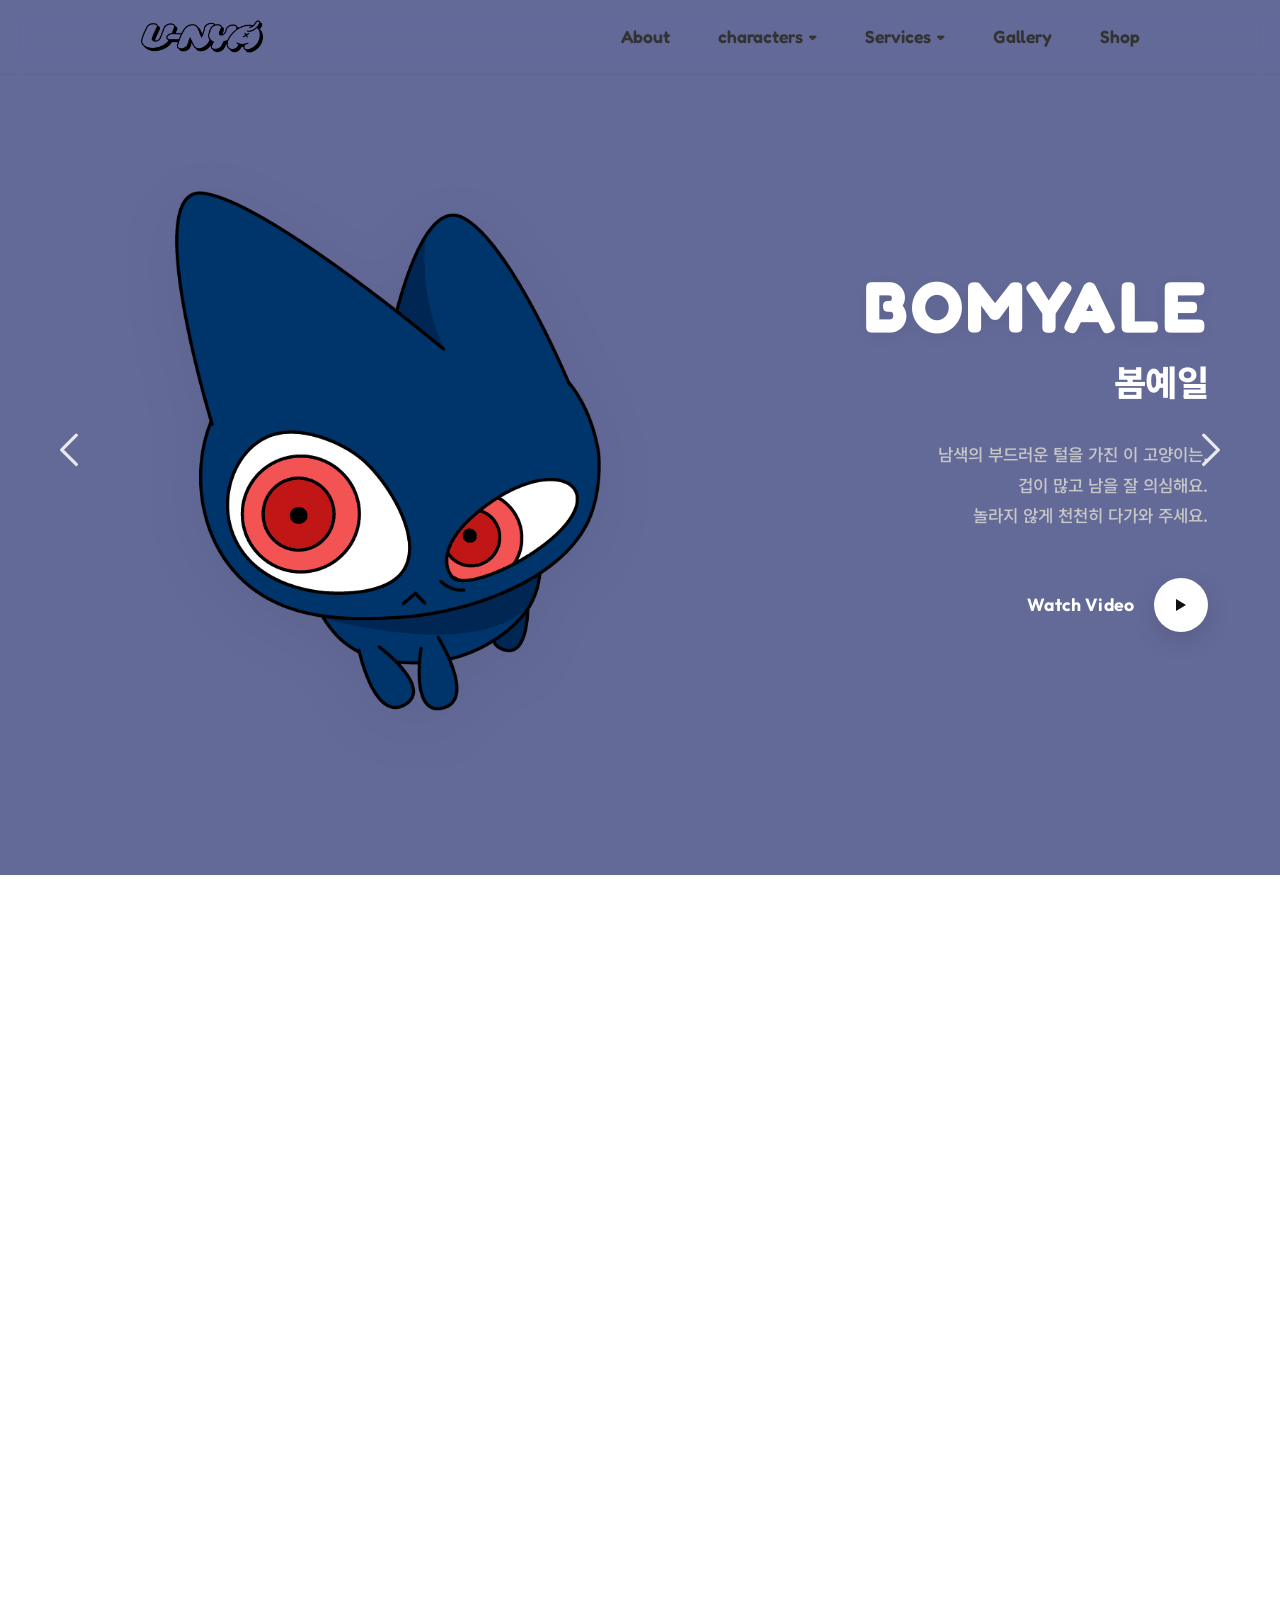
==== char2.html @ bdf84e25 "Add files via upload" ====
<!DOCTYPE html>
<html lang="ko">

<head>
  <meta charset="UTF-8">
  <meta name="viewport" content="width=device-width, initial-scale=1.0">
  <title>봄예일 (BOMYALE) | U-NYA</title>
  <link rel="preconnect" href="https://fonts.googleapis.com">
  <link rel="preconnect" href="https://fonts.gstatic.com" crossorigin>
  <link
    href="https://fonts.googleapis.com/css2?family=Fredoka:wght@400;600;700;800;900&family=Noto+Sans+KR:wght@400;600;700;800&family=Outfit:wght@500;700;800;900&display=swap"
    rel="stylesheet">
  <link rel="stylesheet" href="style.css">
  <style>
    body,
    .wrap {
      background-color: #646a98 !important;
    }

    .site-header {
      background-color: transparent !important;
    }

    /* 캐릭터 상세 히어로 섹션 */
    .char-detail-hero {
      width: 100%;
      max-width: 1200px;
      margin: 0 auto;
      min-height: calc(100vh - 100px);
      display: flex;
      align-items: center;
      justify-content: space-between;
      padding: 2rem 2rem 5rem 2rem;
      position: relative;
    }

    .char-detail-left-arrow {
      position: absolute;
      left: 1rem;
      top: 50%;
      transform: translateY(-50%);
      color: #ffffff;
      text-decoration: none;
      opacity: 0.85;
      transition: opacity 0.2s ease, transform 0.2s ease;
      z-index: 10;
      padding: 1rem;
      display: flex;
      align-items: center;
    }

    .char-detail-left-arrow:hover {
      opacity: 1;
      transform: translateY(-50%) scale(1.15);
    }

    .char-detail-content {
      width: 100%;
      display: flex;
      align-items: center;
      justify-content: space-between;
      gap: 4rem;
      padding-left: 3rem;
    }

    .char-main-img-wrap {
      flex: 1.1;
      display: flex;
      justify-content: center;
      align-items: center;
    }

    .char-main-img {
      max-width: 100%;
      max-height: 520px;
      height: auto;
      object-fit: contain;
      filter: drop-shadow(0 15px 30px rgba(0, 0, 0, 0.06));
    }

    .char-info-text {
      flex: 1;
      display: flex;
      flex-direction: column;
      align-items: flex-end;
      text-align: right;
    }

    /* 캐릭터 영어 이름 전용 새 클래스 */
    .char-english-title {
      font-family: 'Fredoka', 'Outfit', sans-serif;
      font-size: 4.5rem;
      font-weight: 900;
      color: #ffffff;
      text-transform: uppercase;
      letter-spacing: 0.04em;
      line-height: 1;
      margin-bottom: 0.8rem;
      text-shadow: 0 4px 15px rgba(0, 0, 0, 0.05);
    }

    .char-info-text h2 {
      font-size: 2.2rem;
      font-weight: 800;
      color: #ffffff;
      margin-bottom: 2rem;
      letter-spacing: -0.02em;
    }

    .char-desc {
      font-size: 1.05rem;
      line-height: 1.8;
      color: #c7c7c7;
      font-weight: 500;
      margin-bottom: 3rem;
      word-break: keep-all;
    }

    .watch-video-wrap {
      display: flex;
      align-items: center;
      gap: 1.2rem;
    }

    .watch-video-text {
      font-family: 'Outfit', 'Fredoka', sans-serif;
      font-size: 1.1rem;
      font-weight: 700;
      color: #ffffff;
      letter-spacing: 0.02em;
    }

    .btn-play-circle {
      width: 54px;
      height: 54px;
      border-radius: 50%;
      background-color: #ffffff;
      display: flex;
      align-items: center;
      justify-content: center;
      box-shadow: 0 8px 25px rgba(0, 0, 0, 0.12);
      text-decoration: none;
      transition: transform 0.25s ease, box-shadow 0.25s ease;
    }

    .btn-play-circle:hover {
      transform: scale(1.1);
      box-shadow: 0 12px 30px rgba(0, 0, 0, 0.2);
    }

    @media (max-width: 992px) {
      .char-detail-content {
        flex-direction: column;
        padding-left: 0;
        text-align: center;
      }

      .char-info-text {
        align-items: center;
        text-align: center;
      }

      .char-english-title {
        font-size: 3.2rem;
      }
    }
  </style>

  <style>
    /* ── 사이드 캐릭터 네비게이션 화살표 ── */
    .char-nav-arrow {
      position: fixed;
      top: 50%;
      transform: translateY(-50%);
      z-index: 999;
      color: rgba(255, 255, 255, 0.85);
      text-decoration: none;
      padding: 1.2rem 0.8rem;
      display: flex;
      align-items: center;
      transition: color 0.2s ease, transform 0.2s ease;

    }

    .char-nav-arrow:hover {
      color: #ffffff;
      transform: translateY(-50%) scale(1.12);
    }

    .char-nav-arrow.prev {
      left: 2.8rem;
    }

    .char-nav-arrow.next {
      right: 2.8rem;
    }
  </style>
  <style>
    /* ── 네비 바 색상 전환 ── */
    .site-header .nav-link,
    .site-header .arrow-down {
      transition: color 0.35s ease;
    }

    .site-header.nav-on-dark .nav-link,
    .site-header.nav-on-dark .arrow-down {
      color: #ffffff !important;
    }
  </style>
</head>

<body>
  <!-- 루트 wrap 유지 -->
  <div class="wrap" id="wrap">
    <!-- 네비게이션 바 (메인 페이지와 동일한 구조) -->
    <header class="site-header">
      <div class="header-container">
        <a href="index.html" class="logo">
          <img src="unya-logo-bomyale.png" alt="U-NYA"
            onerror="this.outerHTML='<span class=\'logo-text\'>U-NYA</span><span class=\'logo-sparkle\'>✨</span>'">
        </a>
        <nav class="nav-menu">
          <a href="index.html#about" class="nav-link">About</a>
          <a href="index.html#characters" class="nav-link">characters <span class="arrow-down">▾</span></a>
          <a href="index.html#goods" class="nav-link">Services <span class="arrow-down">▾</span></a>
          <a href="index.html#gallery" class="nav-link">Gallery</a>
          <a href="index.html#goods" class="nav-link">Shop</a>
        </nav>
      </div>
    </header>

    <main class="char-detail-hero">
      <!-- 좌측 이전 목록 돌아가기 화살표 -->

      <div class="char-detail-content">
        <!-- 고양이 캐릭터 이미지 (neborung_main.png 사용) -->
        <div class="char-main-img-wrap">
          <img src="bomyale-hover.png" alt="봄예일" class="char-main-img" onerror="this.src='Image_coming_soon.png'">
        </div>

        <!-- 캐릭터 설명 텍스트 -->
        <div class="char-info-text">
          <!-- 캐릭터 영어 이름 전용 새 클래스 (.char-english-title) -->
          <h1 class="char-english-title">BOMYALE</h1>
          <h2>봄예일</h2>
          <p class="char-desc">
            남색의 부드러운 털을 가진 이 고양이는.<br>겁이 많고 남을 잘 의심해요.<br>놀라지 않게 천천히 다가와 주세요.
          </p>

          <!-- Watch Video 버튼 -->
          <div class="watch-video-wrap">
            <span class="watch-video-text">Watch Video</span>
            <a href="index.html#video" class="btn-play-circle" aria-label="Watch Video">
              <svg width="14" height="16" viewBox="0 0 14 16" fill="none" xmlns="http://www.w3.org/2000/svg">
                <path d="M12 8L2 14V2L12 8Z" fill="#111111" />
              </svg>
            </a>
          </div>
        </div>
      </div>
    </main>

    <!-- 흰 배경 영역 (턴어라운드 이미지) -->
    <section
      style="background-color: #ffffff; width: 100%; display: flex; justify-content: center; align-items: center; margin: 0; padding: 0;">
      <img src="bomyale_turnaround.png" alt="봄예일 턴어라운드" style="width: 100%; height: auto; display: block;">
    </section>

    <!-- 회색 배경 영역 (액션 이미지) -->
    <section
      style="background-color: #e5e5e5; width: 100%; display: flex; justify-content: center; align-items: center; margin: 0; padding: 0;">
      <img src="bomyale_actions.png" alt="봄예일 액션" style="width: 100%; height: auto; display: block;">
    </section>

    <!-- CARTOONS Section (검은 배경 / 흰 텍스트) -->
    <section class="char-cartoons-section">
      <!-- 섹션 제목 (index.html의 뉴스 패널과 동일한 char-header 구조 활용) -->
      <div class="char-header char-header--dark">
        <p class="sub-title sub-title--dark">INCLUDING CONTENTS</p>
        <h2 class="section-h2--dark">CARTOONS</h2>
      </div>

      <!-- 카드 그리드 (news-grid 구조 재사용, 3열) -->
      <div class="news-grid char-cartoons-grid">

        <!-- Card 1 -->
        <a href="#" class="char-cartoon-card" aria-label="네가 답장이 없으면 불안해져">
          <div class="char-cartoon-img-wrap">
            <img src="cartoon-bomyale-1.png" alt="네가 답장이 없으면 불안해져" onerror="this.src='Image_coming_soon.png'">
          </div>
          <h3>네가 답장이 없으면 불안해져</h3>
          <p class="news-date news-date--dark">2026/06/03</p>
        </a>

        <!-- Card 2 -->
        <a href="#" class="char-cartoon-card" aria-label="이간질보룽">
          <div class="char-cartoon-img-wrap">
            <img src="cartoon-bomyale-2.png" alt="이간질보룽" onerror="this.src='Image_coming_soon.png'">
          </div>
          <h3>이간질보룽</h3>
          <p class="news-date news-date--dark">2026/06/03</p>
        </a>

        <!-- Card 3 -->
        <a href="#" class="char-cartoon-card" aria-label="지금 날 속인 거니?">
          <div class="char-cartoon-img-wrap">
            <img src="cartoon-bomyale-3.png" alt="지금 날 속인 거니?" onerror="this.src='Image_coming_soon.png'">
          </div>
          <h3>지금 날 속인 거니?</h3>
          <p class="news-date news-date--dark">2026/06/03</p>
        </a>

      </div>

      <!-- SEE MORE 버튼 -->
      <div style="text-align: center; margin-top: 4.5rem;">
        <a href="#" class="char-btn char-btn--dark" aria-label="만화 더 보기">SEE MORE</a>
      </div>
    </section>

    <!-- ANIMATIONS Section (흰 배경 / 검은 텍스트 / 9:16 세로형 이미지) -->
    <section class="char-animations-section">
      <!-- 섹션 제목: char-header + sub-title + h2 구조 그대로 활용 -->
      <div class="char-header">
        <p class="sub-title">INCLUDING CONTENTS</p>
        <h2>ANIMATIONS</h2>
      </div>

      <!-- 카드 그리드: news-grid(3열) 재사용 -->
      <div class="news-grid char-animations-grid">

        <!-- Card 1 -->
        <a href="https://www.youtube.com/shorts/RcNa-NF8bqg" target="_blank" class="char-anim-card"
          aria-label="MOSHI MOSHI??">
          <div class="bg-card">
            <img src="anim-bomyale-1.png" alt="MOSHI MOSHI??" onerror="this.src='video_coming_soon.png'">
          </div>
          <h3>MOSHI MOSHI?? ≥^•ω•^≤</h3>
          <p class="news-date">2026/06/03</p>
        </a>

        <!-- Card 2 -->
        <a href="#" class="char-anim-card" aria-label="내가 없는 곳에서 즐겁지 마!">
          <div class="bg-card">
            <img src="anim-bomyale-2.png" alt="내가 없는 곳에서 즐겁지 마!" onerror="this.src='video_coming_soon.png'">
          </div>
          <h3>BACKROOM WALKING</h3>
          <p class="news-date">2026/06/03</p>
        </a>

        <!-- Card 3 -->
        <a href="#" class="char-anim-card" aria-label="너랑 걔랑 이미 아는 사이라고?">
          <div class="bg-card">
            <img src="anim-bomyale-3.png" alt="너랑 걔랑 이미 아는 사이라고?" onerror="this.src='video_coming_soon.png'">
          </div>
          <h3>send this to someone you want to play minecraft with...</h3>
          <p class="news-date">2026/06/03</p>
        </a>

      </div>

      <!-- SEE MORE 버튼 -->
      <div style="text-align: center; margin-top: 4.5rem;">
        <a href="#" class="char-btn" aria-label="애니메이션 더 보기">SEE MORE</a>
      </div>
    </section>
  </div>

  <!-- Footer (index.html과 동일 구조, 배경색만 #ffd1dc) -->
  <footer class="credits-section" style="background-color: #646a98;">
    <!-- 좌측 상단 고양이 스티커 -->
    <img src="catsticker-5.png" alt="catsticker-5" class="sticker credits-sticker-top-left"
      onerror="this.src='catsticker-4.png'">

    <div class="credits-container">
      <div class="credits-grid">
        <!-- Col 1: Brand Info & Logo -->
        <div class="credits-col col-brand">
          <div class="footer-logo">
            <img src="unya-logo-bomyale.png" alt="U-NYA" onerror="this.src='logo.png'">
          </div>
          <p class="brand-desc">Lovely cats that comfort<br>your sadness by your side</p>
        </div>

        <!-- Col 2: Useful links -->
        <div class="credits-col">
          <h4>Useful links</h4>
          <ul>
            <li>About us</li>
            <li>Events</li>
            <li>Blogs</li>
            <li>FAQ</li>
          </ul>
        </div>

        <!-- Col 3: Main Menu -->
        <div class="credits-col">
          <h4>Main Menu</h4>
          <ul>
            <li>Home</li>
            <li>Offers</li>
            <li>Menus</li>
            <li>Reservation</li>
          </ul>
        </div>

        <!-- Col 4: Contact Us -->
        <div class="credits-col">
          <h4>Contact Us</h4>
          <ul>
            <li>example@email.com</li>
            <li>+64 958 248 966</li>
            <li>Social media</li>
          </ul>
        </div>
      </div>

      <!-- Bottom Row (Socials, Copyright, Contact Pill) -->
      <div class="credits-bottom">
        <div class="social-icons">
          <span class="social-icon fb">
            <svg width="18" height="18" fill="currentColor" viewBox="0 0 24 24">
              <path
                d="M24 12.073c0-6.627-5.373-12-12-12s-12 5.373-12 12c0 5.99 4.388 10.954 10.125 11.854v-8.385H7.078v-3.47h3.047V9.43c0-3.007 1.792-4.669 4.533-4.669 1.312 0 2.686.235 2.686.235v2.953H15.83c-1.491 0-1.956.925-1.956 1.874v2.25h3.328l-.532 3.47h-2.796v8.385C20.612 23.027 24 18.062 24 12.073z" />
            </svg>
          </span>
          <span class="social-icon ig">
            <svg width="18" height="18" fill="currentColor" viewBox="0 0 24 24">
              <path
                d="M12 2.163c3.204 0 3.584.012 4.85.07 3.252.148 4.771 1.691 4.919 4.919.058 1.265.069 1.645.069 4.849 0 3.205-.012 3.584-.069 4.849-.149 3.225-1.664 4.771-4.919 4.919-1.266.058-1.644.07-4.85.07-3.204 0-3.584-.012-4.849-.07-3.26-.149-4.771-1.699-4.919-4.92-.058-1.265-.07-1.644-.07-4.849 0-3.204.013-3.583.07-4.849.149-3.227 1.664-4.771 4.919-4.919 1.266-.057 1.645-.069 4.849-.069zm0-2.163c-3.259 0-3.667.014-4.947.072-4.358.2-6.78 2.618-6.98 6.98-.059 1.281-.073 1.689-.073 4.948 0 3.259.014 3.668.072 4.948.2 4.358 2.618 6.78 6.98 6.98 1.281.058 1.689.072 4.948.072 3.259 0 3.668-.014 4.948-.072 4.354-.2 6.782-2.618 6.979-6.98.059-1.28.073-1.689.073-4.948 0-3.259-.014-3.667-.072-4.947-.196-4.354-2.617-6.78-6.979-6.98-1.281-.059-1.69-.073-4.949-.073zm0 5.838c-3.403 0-6.162 2.759-6.162 6.162s2.759 6.163 6.162 6.163 6.162-2.759 6.162-6.163c0-3.403-2.759-6.162-6.162-6.162zm0 10.162c-2.209 0-4-1.79-4-4 0-2.209 1.791-4 4-4s4 1.791 4 4c0 2.21-1.791 4-4 4zm6.406-11.845c-.796 0-1.441.645-1.441 1.44s.645 1.44 1.441 1.44c.795 0 1.439-.645 1.439-1.44s-.644-1.44-1.439-1.44z" />
            </svg>
          </span>
          <span class="social-icon tw">
            <svg width="18" height="18" fill="currentColor" viewBox="0 0 24 24">
              <path
                d="M23.953 4.57a10 10 0 01-2.825.775 4.958 4.958 0 002.163-2.723c-.951.555-2.005.959-3.127 1.184a4.92 4.92 0 00-8.384 4.482C7.69 8.095 4.067 6.13 1.64 3.162a4.822 4.822 0 00-.666 2.475c0 1.71.87 3.213 2.188 4.096a4.904 4.904 0 01-2.228-.616v.06a4.923 4.923 0 003.946 4.827 4.996 4.996 0 01-2.212.085 4.936 4.936 0 004.604 3.417 9.867 9.867 0 01-6.102 2.105c-.39 0-.779-.023-1.17-.067a13.995 13.995 0 007.557 2.209c9.053 0 13.998-7.496 13.998-13.985 0-.21 0-.42-.015-.63A9.936 9.936 0 0024 4.59z" />
            </svg>
          </span>
          <span class="social-icon yt">
            <svg width="18" height="18" fill="currentColor" viewBox="0 0 24 24">
              <path
                d="M23.498 6.186a3.016 3.016 0 0 0-2.122-2.136C19.505 3.545 12 3.545 12 3.545s-7.505 0-9.377.505A3.017 3.017 0 0 0 .502 6.186C0 8.07 0 12 0 12s0 3.93.502 5.814a3.016 3.016 0 0 0 2.122 2.136c1.871.505 9.376.505 9.376.505s7.505 0 9.377-.505a3.015 3.015 0 0 0 2.122-2.136C24 15.93 24 12 24 12s0-3.93-.502-5.814zM9.545 15.568V8.432L15.818 12l-6.273 3.568z" />
            </svg>
          </span>
        </div>

        <p class="copyright-text">Copyright © 2026 Jeong Sewon | All rights reserved</p>

        <button type="button" class="btn-contact-pill">
          <svg width="16" height="16" fill="currentColor" viewBox="0 0 24 24">
            <path
              d="M6.62 10.79a15.053 15.053 0 006.59 6.59l2.2-2.2a1 1 0 011.11-.21c1.12.45 2.33.69 3.48.69a1 1 0 011 1v3.5a1 1 0 01-1 1C10.61 22 2 13.39 2 3a1 1 0 011-1H6.5a1 1 0 011 1c0 1.15.24 2.36.69 3.48a1 1 0 01-.21 1.11l-2.2 2.2z" />
          </svg>
          Contact
        </button>
      </div>
    </div>
  </footer>

  <style>
    /* ── CARTOONS Section ── */
    .char-cartoons-section {
      width: 100%;
      background-color: #111111;
      padding: 10rem 2rem 14rem 2rem;
      position: relative;
    }

    /* 제목 다크 모드 override */
    .char-header--dark .sub-title--dark {
      color: #ff6b8b;
    }

    .section-h2--dark {
      font-family: var(--font-family-base);
      font-size: 2.8rem;
      font-weight: 800;
      color: #ffffff !important;
      letter-spacing: -0.02em;
    }

    /* 카드 그리드 */
    .char-cartoons-grid {
      max-width: 1000px;
      margin: 0 auto;
    }

    /* 개별 카드 (링크) */
    .char-cartoon-card {
      display: flex;
      flex-direction: column;
      align-items: flex-start;
      text-decoration: none;
      color: inherit;
    }

    /* 이미지 래퍼 — 정사각형 1:1 비율 */
    .char-cartoon-img-wrap {
      width: 100%;
      aspect-ratio: 1 / 1;
      border-radius: 18px;
      overflow: hidden;
      margin-bottom: 1rem;
      background-color: #222222;
      box-shadow: 0 4px 15px rgba(0, 0, 0, 0.3);
    }

    .char-cartoon-img-wrap img {
      width: 100%;
      height: 100%;
      object-fit: cover;
      display: block;
      transition: transform 0.35s ease;
    }

    .char-cartoon-card:hover .char-cartoon-img-wrap img {
      transform: scale(1.04);
    }

    /* 제목 — 흰색 */
    .char-cartoon-card h3 {
      font-size: 1.1rem;
      font-weight: 800;
      color: #ffffff;
      line-height: 1.45;
      margin-bottom: 0.5rem;
      word-break: keep-all;
    }

    /* 날짜 — 회색 */
    .news-date--dark {
      color: #777777 !important;
    }

    /* SEE MORE 버튼 다크 variant */
    .char-btn--dark {
      display: inline-block;
      padding: 0.95rem 3.5rem;
      background-color: #ffffff;
      color: #111111;
      font-family: 'Outfit', 'Fredoka', sans-serif;
      font-size: 0.95rem;
      font-weight: 700;
      letter-spacing: 0.08em;
      text-decoration: none;
      border-radius: 9999px;
      border: none;
      cursor: pointer;
      transition: background-color 0.25s ease, transform 0.2s ease;
    }

    .char-btn--dark:hover {
      background-color: #e0e0e0;
      transform: translateY(-2px);
    }
  </style>

  <style>
    /* ── ANIMATIONS Section ── */
    .char-animations-section {
      width: 100%;
      background-color: #ffffff;
      padding: 10rem 2rem 14rem 2rem;
      position: relative;
    }

    .char-animations-grid {
      max-width: 1000px;
      margin: 0 auto;
    }

    .char-anim-card {
      display: flex;
      flex-direction: column;
      align-items: flex-start;
      text-decoration: none;
      color: inherit;
    }

    /* bg-card 클래스 그대로 사용, 그리드 내에서 폭·마진·그림자만 오버라이드 */
    .char-anim-card .bg-card {
      width: 100%;
      flex: none;
      margin-bottom: 1rem;
      box-shadow: 0px 6px 0 #181924;
    }

    .char-anim-card h3 {
      font-size: 1.1rem;
      font-weight: 800;
      color: #111111;
      line-height: 1.45;
      margin-bottom: 0.5rem;
      word-break: keep-all;
    }

    /* Footer 다크 테마 오버라이드 */
    .credits-section h4 {
      color: #ffffff !important;
    }

    .credits-section .brand-desc,
    .credits-section ul li,
    .credits-section .copyright-text,
    .credits-section .btn-contact-pill {
      color: #d8d8d8 !important;
    }

    .credits-section .btn-contact-pill {
      border-color: #d8d8d8 !important;
    }

    .credits-section .btn-contact-pill:hover {
      background-color: rgba(255, 255, 255, 0.1) !important;
    }
  </style>

  <!-- 사이드 캐릭터 네비게이션 화살표 (wrap 외부, fixed) -->
  <a href="char1.html" class="char-nav-arrow prev" aria-label="이전 캐릭터">
    <svg width="22" height="38" viewBox="0 0 24 40" fill="none" xmlns="http://www.w3.org/2000/svg">
      <path d="M20 4L4 20L20 36" stroke="currentColor" stroke-width="3.5" stroke-linecap="round"
        stroke-linejoin="round" />
    </svg>
  </a>
  <a href="char3.html" class="char-nav-arrow next" aria-label="다음 캐릭터">
    <svg width="22" height="38" viewBox="0 0 24 40" fill="none" xmlns="http://www.w3.org/2000/svg">
      <path d="M4 4L20 20L4 36" stroke="currentColor" stroke-width="3.5" stroke-linecap="round"
        stroke-linejoin="round" />
    </svg>
  </a>

  <script>
    (function () {
      var header = document.querySelector('.site-header');
      if (!header) return;

      var darkSections = document.querySelectorAll('.char-cartoons-section');
      if (!darkSections.length) return;

      function getHeaderHeight() {
        return header.getBoundingClientRect().height || 80;
      }

      function makeObserver() {
        var hh = getHeaderHeight();
        return new IntersectionObserver(function (entries) {
          var anyIntersecting = false;
          entries.forEach(function (e) {
            if (e.isIntersecting) anyIntersecting = true;
          });
          if (anyIntersecting) {
            header.classList.add('nav-on-dark');
          } else {
            header.classList.remove('nav-on-dark');
          }
        }, {
          /* 헤더 높이만큼 위쪽에서, 나머지 viewport는 제외 */
          rootMargin: '0px 0px -' + (window.innerHeight - hh - 1) + 'px 0px',
          threshold: 0
        });
      }

      var obs = makeObserver();
      darkSections.forEach(function (s) { obs.observe(s); });
    })();
  </script>

</body>

</html>
---- style.css ----
/* ==========================================================================
   U-NYA Official Website Stylesheet
   ========================================================================== */

/* 1. Global Reset & Variables */
:root {
  --primary-purple: #6B52ED;
  --primary-purple-hover: #543BD4;
  --text-dark: #2B2D42;
  --text-muted: #6C757D;
  --bg-color: #FFFFFF;
  --wrap-bg: #FFFFFF;
  --accent-pink: #FF6B8B;
  --accent-blue: #89CFF0;
  --border-color: #E2E8F0;
  --font-family-playful: 'Fredoka', 'Outfit', sans-serif;
  --font-family-base: 'Noto Sans KR', -apple-system, BlinkMacSystemFont, sans-serif;
  --transition-smooth: all 0.3s cubic-bezier(0.4, 0, 0.2, 1);
}

* {
  box-sizing: border-box;
  margin: 0;
  padding: 0;
}

html,
body {
  width: 100%;
  height: 100%;
  background-color: #FFFFFF;
  color: var(--text-dark);
  font-family: var(--font-family-base);
  font-size: 16px;
  line-height: 1.5;
  overflow-x: hidden;
  -webkit-font-smoothing: antialiased;
  scroll-behavior: smooth;
}

/* 2. Wrap Container */
.wrap {
  width: 100%;
  min-height: 100vh;
  margin: 0 auto;
  background-color: #FFFFFF;
  box-shadow: none;
  display: flex;
  flex-direction: column;
  justify-content: space-between;
  position: relative;
}

/* 3. Header / Bar Navigation */
.site-header {
  width: 100%;
  height: 75px;
  padding: 0 4rem;
  background: rgba(255, 255, 255, 0.95);
  backdrop-filter: blur(10px);
  position: sticky;
  top: 0;
  z-index: 1000;
  display: flex;
  align-items: center;
  border-bottom: 1px solid rgba(0, 0, 0, 0.03);
}

.header-container {
  width: 100%;
  max-width: 1000px;
  margin: 0 auto;
  display: flex;
  justify-content: space-between;
  align-items: center;
}

/* U-NYA Graffiti Bubbly Logo */
.logo {
  text-decoration: none;
  display: flex;
  align-items: center;
  gap: 0.4rem;
  user-select: none;
}

.logo img {
  height: 33px;
  width: auto;
  object-fit: contain;
}

.logo-text {
  font-family: 'Fredoka', 'Outfit', sans-serif;
  font-size: 2.5rem;
  font-weight: 800;
  letter-spacing: 0.05em;
  color: #89CFF0;
  -webkit-text-stroke: 3px #111;
  text-shadow:
    3px 3px 0px #111,
    -1px -1px 0 #111,
    1px -1px 0 #111,
    -1px 1px 0 #111,
    1px 1px 0 #111;
  transform: rotate(-2deg);
  transition: var(--transition-smooth);
}

.logo:hover .logo-text {
  transform: rotate(0deg) scale(1.05);
  color: #6B52ED;
}

.logo-sparkle {
  font-size: 1.4rem;
  animation: sparkleRotate 3s infinite linear;
}

@keyframes sparkleRotate {
  0% {
    transform: rotate(0deg) scale(1);
  }

  50% {
    transform: rotate(180deg) scale(1.2);
  }

  100% {
    transform: rotate(360deg) scale(1);
  }
}

/* Navigation Links */
.nav-menu {
  display: flex;
  align-items: center;
  gap: 3rem;
}

.nav-link {
  text-decoration: none;
  font-family: var(--font-family-playful);
  font-size: 1.1rem;
  font-weight: 600;
  color: #333333;
  transition: var(--transition-smooth);
  position: relative;
  padding: 0.5rem 0;
  display: flex;
  align-items: center;
  gap: 0.3rem;
}

.nav-link.active {
  color: var(--primary-purple);
  font-weight: 700;
}

.nav-link.active::after {
  content: '';
  position: absolute;
  bottom: 0;
  left: 0;
  width: 100%;
  height: 3px;
  background-color: var(--primary-purple);
  border-radius: 2px;
}

.nav-link:hover {
  color: var(--primary-purple);
  transform: translateY(-1px);
}

.arrow {
  font-size: 0.8rem;
  font-weight: 700;
  transition: transform 0.3s ease;
  display: inline-block;
  color: var(--primary-purple);
}

/* Dropdown Menu Styling */
.nav-item-dropdown {
  position: relative;
}

.nav-item-dropdown:hover .dropdown-menu {
  opacity: 1;
  visibility: visible;
  transform: translateY(0);
}

.nav-item-dropdown:hover .arrow {
  transform: rotate(180deg);
}

.dropdown-menu {
  position: absolute;
  top: 100%;
  left: 50%;
  transform: translateX(-50%) translateY(10px);
  background: #FFFFFF;
  border-radius: 16px;
  box-shadow: 0 10px 30px rgba(0, 0, 0, 0.08);
  padding: 0.8rem 0;
  min-width: 170px;
  opacity: 0;
  visibility: hidden;
  transition: var(--transition-smooth);
  border: 1px solid rgba(0, 0, 0, 0.05);
  z-index: 100;
}

.dropdown-menu a {
  display: block;
  padding: 0.6rem 1.2rem;
  text-decoration: none;
  font-size: 0.95rem;
  font-weight: 500;
  color: var(--text-dark);
  transition: background 0.2s ease;
}

.dropdown-menu a:hover {
  background-color: #F3F0FF;
  color: var(--primary-purple);
}

/* 4. Main Stage Section */
.main-content {
  flex: 1;
  display: flex;
  align-items: center;
  justify-content: center;
  padding: 1rem 2rem 3rem 2rem;
  position: relative;
  overflow: hidden;
}

.cats-stage-container {
  width: 100%;
  max-width: 1100px;
  height: 680px;
  position: relative;
  margin: 0 auto;
}

/* Background Soft Glow */
.bg-halo {
  position: absolute;
  top: 50%;
  left: 50%;
  transform: translate(-50%, -50%);
  width: 600px;
  height: 500px;
  background: radial-gradient(circle, rgba(137, 207, 240, 0.12) 0%, rgba(107, 82, 237, 0.04) 50%, rgba(255, 255, 255, 0) 75%);
  border-radius: 50%;
  pointer-events: none;
  z-index: 1;
}

/* 5. Cat Items Positioning & Styling */
.cat-item {
  position: absolute;
  cursor: pointer;
  user-select: none;

  /* Initial State before entrance */
  opacity: 0;
  transform: translateY(140px) scale(0.85);
  transition: transform 0.85s cubic-bezier(0.34, 1.56, 0.64, 1), opacity 0.75s ease;
  visibility: hidden;
}

.cat-img {
  width: 100%;
  height: auto;
  display: block;
  pointer-events: none;
  filter: drop-shadow(0 8px 16px rgba(0, 0, 0, 0.06));
  transition: filter 0.3s ease, transform 0.3s ease;
}

/* Entrance Appeared State */
.cat-item.appeared {
  visibility: visible;
  opacity: 1;
  transform: translateY(0) scale(1);
}

/* Continuous Floating Animation (둥둥 떠있는 애니메이션) */
.cat-item.floating {
  animation-name: floatAnim;
  animation-iteration-count: infinite;
  animation-direction: alternate;
  animation-timing-function: ease-in-out;
}

@keyframes floatAnim {
  0% {
    transform: translateY(0px) rotate(0deg);
  }

  50% {
    transform: translateY(-16px) rotate(2.5deg);
  }

  100% {
    transform: translateY(6px) rotate(-1.5deg);
  }
}

/* Precise Positions for 12 Cats (Matching attached layout) */
/* 1. cat1: Orange Butterfly Cat (Top Left) */
.cat-1 {
  top: 12%;
  left: 20%;
  width: 130px;
  z-index: 5;
  animation-duration: 3.8s;
  animation-delay: -0.2s;
}

/* 2. cat2: Black Arching Cat (Mid Left) */
.cat-2 {
  top: 38%;
  left: 14%;
  width: 95px;
  z-index: 5;
  animation-duration: 4.2s;
  animation-delay: -1.1s;
}

/* 3. cat3: Crown Royal Blue Cat (Bottom Left) */
.cat-3 {
  top: 56%;
  left: 15%;
  width: 155px;
  z-index: 6;
  animation-duration: 3.9s;
  animation-delay: -1.7s;
}

/* 4. cat4: Striped White Kitten (Bottom Center-Left) */
.cat-4 {
  top: 69%;
  left: 37%;
  width: 95px;
  z-index: 7;
  animation-duration: 3.5s;
  animation-delay: -0.6s;
}

/* 5. cat5: Grey Cat Turquoise Eye (Bottom Center-Right) */
.cat-5 {
  top: 72%;
  left: 50%;
  width: 100px;
  z-index: 7;
  animation-duration: 4.4s;
  animation-delay: -2.3s;
}

/* 6. cat6: Fluffy Rainbow Eyes Cat (Bottom Right) */
.cat-6 {
  top: 56%;
  left: 65%;
  width: 140px;
  z-index: 6;
  animation-duration: 3.7s;
  animation-delay: -1.3s;
}

/* 7. cat7: Robot Visor Cat (Mid Right) */
.cat-7 {
  top: 46%;
  left: 77%;
  width: 85px;
  z-index: 5;
  animation-duration: 4.1s;
  animation-delay: -0.8s;
}

/* 8. cat8: Light Blue Walking Cat (Mid-Upper Right) */
.cat-8 {
  top: 27%;
  left: 72%;
  width: 125px;
  z-index: 5;
  animation-duration: 4.3s;
  animation-delay: -1.9s;
}

/* 9. cat9: Third Eye Purple Cat (Top Right) */
.cat-9 {
  top: 17%;
  left: 63%;
  width: 80px;
  z-index: 4;
  animation-duration: 3.6s;
  animation-delay: -2.5s;
}

/* 10. cat10: Trio Crying Orange Cats (Top Center) */
.cat-10 {
  top: 13%;
  left: 44%;
  width: 145px;
  z-index: 4;
  animation-duration: 4.0s;
  animation-delay: -1.0s;
}

/* 11. cat11: Center Big Light-Blue Cat (Main Left) */
.cat-11 {
  top: 23%;
  left: 30%;
  width: 230px;
  z-index: 10;
  animation-duration: 4.8s;
  animation-delay: -0.4s;
}

/* 12. cat12: Center Big Navy Cat (Main Right) */
.cat-12 {
  top: 36%;
  left: 49%;
  width: 215px;
  z-index: 11;
  animation-duration: 4.6s;
  animation-delay: -1.6s;
}

/* Hover & Interactive State for Cats */
.cat-item:hover {
  z-index: 99 !important;
}

.cat-item:hover .cat-img {
  transform: scale(1.12) translateY(-4px);
  filter: drop-shadow(0 15px 25px rgba(107, 82, 237, 0.3));
}

/* Cat Click Pop Reaction */
.cat-item.pop-react .cat-img {
  animation: popBounce 0.5s ease;
}

@keyframes popBounce {
  0% {
    transform: scale(1);
  }

  40% {
    transform: scale(1.25) rotate(-6deg);
  }

  70% {
    transform: scale(0.95) rotate(4deg);
  }

  100% {
    transform: scale(1);
  }
}

/* 7. Responsive Styles */
@media (max-width: 992px) {
  .site-header {
    padding: 0 2rem;
  }

  .cats-stage-container {
    height: 550px;
  }

  .cat-11 {
    width: 180px;
  }

  .cat-12 {
    width: 170px;
  }
}

@media (max-width: 768px) {
  .site-header {
    padding: 0 1.5rem;
    height: 75px;
  }

  .logo-text {
    font-size: 2rem;
  }

  .nav-menu {
    gap: 1.5rem;
  }

  .cats-stage-container {
    height: 480px;
  }
}

/* 6. About Section (Scroll Section) */
.about-section {
  width: 100%;
  max-width: 1200px;
  margin: 0 auto;
  padding: 8rem 3rem 10rem 3rem;
  display: flex;
  align-items: center;
  justify-content: space-between;
  gap: 3rem;
}

.about-text {
  flex: 1;
  max-width: 520px;
}

.about-text h2 {
  font-family: var(--font-family-base);
  font-size: 2.5rem;
  font-weight: 800;
  line-height: 1.35;
  color: #111111;
  margin-bottom: 2rem;
  letter-spacing: -0.02em;
}

.about-text h2 .highlight {
  color: #1612e8;
}

.about-text h2 .highlight span {
  color: #0d0f78;
}

.about-text p {
  font-size: 1.05rem;
  line-height: 1.75;
  color: #4a4e69;
  font-weight: 500;
  margin-bottom: 1.5rem;
  word-break: keep-all;
}

.char-btn {
  display: inline-block;
  margin-top: 1rem;
  padding: 0.95rem 2.5rem;
  background-color: #1612e8;
  color: #ffffff;
  font-family: 'Fredoka', 'Outfit', sans-serif;
  font-size: 1.05rem;
  font-weight: 700;
  letter-spacing: 0.05em;
  text-decoration: none;
  border-radius: 50px;
  box-shadow: 0 10px 25px rgba(22, 18, 232, 0.35);
  transition: transform 0.25s ease, box-shadow 0.25s ease;
}

.char-btn:hover {
  transform: translateY(-2px);
  box-shadow: 0 14px 30px rgba(22, 18, 232, 0.45);
}

.about-media {
  flex: 1;
  display: flex;
  justify-content: center;
  align-items: center;
  min-height: 350px;
}

.about-media img {
  max-width: 100%;
  height: auto;
  display: block;
}

@media (max-width: 992px) {
  .about-section {
    flex-direction: column;
    text-align: center;
    padding: 5rem 1.5rem 7rem 1.5rem;
  }

  .about-text h2 {
    font-size: 2rem;
  }
}

/* 7. Video Section */
.video-section {
  width: 100%;
  max-width: 1000px;
  margin: 0 auto;
  padding: 8rem 2rem 15rem 2rem;
  display: flex;
  justify-content: center;
  align-items: center;
}

.video-container {
  width: 100%;
  max-width: 860px;
  aspect-ratio: 16 / 9;
  border-radius: 20px;
  overflow: hidden;
  box-shadow: 0 15px 35px rgba(0, 0, 0, 0.12);
  background: #000000;
}

.video-container iframe {
  width: 100%;
  height: 100%;
  border: none;
  display: block;
}

/* 8. Characters Section */
.char-section {
  width: 100%;
  background-color: #f2f4f8;
  padding: 10rem 2rem 14rem 2rem;
  position: relative;
}

.char-header {
  text-align: center;
  margin-bottom: 3.5rem;
}

.char-header .sub-title {
  font-family: 'Fredoka', 'Outfit', sans-serif;
  font-size: 0.85rem;
  font-weight: 700;
  color: #ff6b8b;
  letter-spacing: 0.14em;
  text-transform: uppercase;
  margin-bottom: 0.4rem;
}

.char-header h2 {
  font-family: var(--font-family-base);
  font-size: 2.8rem;
  font-weight: 800;
  color: #111111;
  letter-spacing: -0.02em;
}

.char-grid {
  width: 100%;
  max-width: 1000px;
  margin: 0 auto;
  display: grid;
  grid-template-columns: repeat(4, 1fr);
  gap: 1.8rem 1.5rem;
}

.char-card {
  background: #ffffff;
  border: 1.5px solid #181924;
  border-radius: 30px;
  padding: 2.2rem 1.2rem 1.8rem 1.2rem;
  text-align: center;
  text-decoration: none;
  color: inherit;
  box-shadow: 0 7px 0px #181924, 0 10px 20px rgba(0, 0, 0, 0.04);
  transition: transform 0.3s cubic-bezier(0.34, 1.56, 0.64, 1), box-shadow 0.3s ease, border-color 0.3s ease;
  display: flex;
  flex-direction: column;
  align-items: center;
  justify-content: space-between;
  position: relative;
  min-height: 295px;
}

.char-card:hover {
  transform: translateY(-5px) scale(1.025);
  box-shadow: 0 10px 0px #181924, 0 14px 28px rgba(0, 0, 0, 0.12);
  border-color: #181924;
}

.card-img-wrap {
  position: relative;
  width: 130px;
  height: 140px;
  margin-bottom: 1.2rem;
  display: flex;
  align-items: center;
  justify-content: center;
}

.card-img-wrap img {
  max-width: 100%;
  max-height: 100%;
  object-fit: contain;
  transition: opacity 0.3s ease, transform 0.3s ease;
}

.card-img-wrap .img-hover {
  position: absolute;
  top: 50%;
  left: 50%;
  transform: translate(-50%, -50%);
  opacity: 0;
}

.char-card:hover .img-main {
  opacity: 0;
}

.char-card:hover .img-hover {
  opacity: 1;
}

.char-card h3 {
  font-size: 1.35rem;
  font-weight: 800;
  color: #1a1a1a;
  margin-bottom: 0.3rem;
  letter-spacing: -0.01em;
}

.char-card p {
  font-size: 0.95rem;
  color: #8c9099;
  font-weight: 600;
}

/* Absolute Positioning for Surrounding Stickers */
.sticker {
  position: absolute;
  pointer-events: none;
  z-index: 10;
}

.sticker-top-right {
  top: -130px;
  right: 0;
  width: 140px;
}

.sticker-bottom-left {
  bottom: -14px;
  left: -10px;
  width: 160px;
  transform: scaleX(-1);
}

.sticker-bottom-right {
  bottom: -40px;
  right: 0;
  width: 180px;
}

/* 9. News Section */
.news-section {
  width: 100%;
  background-color: #ffffff;
  padding: 10rem 2rem 14rem 2rem;
  position: relative;
}

.news-grid {
  width: 100%;
  max-width: 1000px;
  margin: 0 auto;
  display: grid;
  grid-template-columns: repeat(3, 1fr);
  gap: 3rem 2rem;
}

.news-card {
  display: flex;
  flex-direction: column;
  align-items: flex-start;
}

.news-img-wrap {
  width: 100%;
  aspect-ratio: 16 / 10;
  border-radius: 18px;
  overflow: hidden;
  margin-bottom: 1rem;
  background-color: #f0f2f5;
  box-shadow: 0 4px 15px rgba(0, 0, 0, 0.05);
}

.news-img-wrap img {
  width: 100%;
  height: 100%;
  object-fit: cover;
  display: block;
  transition: transform 0.35s ease;
}

.news-card:hover .news-img-wrap img {
  transform: scale(1.04);
}

.news-card h3 {
  font-size: 1.1rem;
  font-weight: 800;
  color: #111111;
  line-height: 1.45;
  margin-bottom: 0.5rem;
  word-break: keep-all;
}

.news-card .news-date {
  font-size: 0.85rem;
  color: #999999;
  font-weight: 500;
  margin-bottom: 0.7rem;
}

.news-tag {
  display: inline-block;
  padding: 0.3rem 0.85rem;
  border-radius: 20px;
  font-size: 0.75rem;
  font-weight: 700;
  color: #ffffff;
  letter-spacing: 0.02em;
}

.tag-collabo {
  background-color: #7bb3ff;
}

.tag-free {
  background-color: #2f86ff;
}

.tag-event {
  background-color: #0c57c4;
}

@media (max-width: 992px) {
  .char-grid {
    grid-template-columns: repeat(3, 1fr);
  }

  .news-grid {
    grid-template-columns: repeat(2, 1fr);
  }
}

@media (max-width: 768px) {
  .char-grid {
    grid-template-columns: repeat(2, 1fr);
  }
}

@media (max-width: 600px) {
  .news-grid {
    grid-template-columns: 1fr;
  }
}

@media (max-width: 480px) {
  .char-grid {
    grid-template-columns: 1fr;
  }
}

/* 10. Goods Info Section */
.goods-section {
  width: 100%;
  background-color: #eaf2ff;
  padding: 10rem 2rem 14rem 2rem;
  position: relative;
}

/* 11. Gallery Section & Layered Cat */
.gallery-section {
  width: 100%;
  background-color: #eaf2ff;
  padding: 4rem 0 12rem 0;
  position: relative;
  display: flex;
  flex-direction: column;
  align-items: center;
  overflow: visible;
}

/* 1. 고양이 머리: 사진 뒤쪽에 위치 (z-index: 1) */
.gallery-cat-head {
  position: absolute;
  top: 15px;
  left: 50%;
  transform: translateX(-50%);
  width: 320px;
  height: auto;
  z-index: 1;
  pointer-events: none;
}

.gallery-container {
  position: relative;
  width: 100%;
  max-width: 100%;
  margin-top: 120px;
  /* 고양이 머리가 튀어나오는 공간 확보 */
}

/* 2. 고양이 양 손: 사진 앞쪽에 위치 (z-index: 10) - 동일 이미지 cat-hand.png 2회 사용 */
.gallery-cat-hand {
  position: absolute;
  top: -24px;
  width: 65px;
  height: auto;
  z-index: 10;
  pointer-events: none;
}

.gallery-cat-hand.hand-left {
  left: calc(50% - 125px);
}

.gallery-cat-hand.hand-right {
  left: calc(50% + 60px);
}

/* 3. 갤러리 슬라이더: 화면 가로 전체(100% Full-Bleed)를 채우도록 설정 (z-index: 5) */
.gallery-slider {
  position: relative;
  width: 100%;
  max-width: 100%;
  height: 720px;
  border-radius: 0px;
  overflow: hidden;
  box-shadow: 0 15px 40px rgba(0, 0, 0, 0.15);
  z-index: 5;
  background-color: #000000;
}

.gallery-slides {
  width: 100%;
  height: 100%;
  position: relative;
}

.gallery-slide {
  position: absolute;
  top: 0;
  left: 0;
  width: 100%;
  height: 100%;
  opacity: 0;
  visibility: hidden;
  transition: opacity 0.5s ease, visibility 0.5s ease;
}

.gallery-slide.active {
  opacity: 1;
  visibility: visible;
}

.gallery-slide img {
  width: 100%;
  height: 100%;
  object-fit: cover;
  display: block;
}

/* 하얀선 vector 화살표 버튼 */
.gallery-arrow {
  position: absolute;
  top: 50%;
  transform: translateY(-50%);
  background: transparent;
  border: none;
  cursor: pointer;
  z-index: 15;
  padding: 1rem;
  display: flex;
  align-items: center;
  justify-content: center;
  transition: transform 0.2s ease, opacity 0.2s ease;
  opacity: 0.85;
}

.gallery-arrow:hover {
  opacity: 1;
  transform: translateY(-50%) scale(1.15);
}

.gallery-arrow.prev-btn {
  left: 20px;
}

.gallery-arrow.next-btn {
  right: 20px;
}

/* 하단 인디케이터 도트 */
.gallery-dots {
  position: absolute;
  bottom: 25px;
  left: 50%;
  transform: translateX(-50%);
  display: flex;
  gap: 12px;
  z-index: 15;
}

.gallery-dots .dot {
  width: 10px;
  height: 10px;
  border-radius: 50%;
  background: rgba(255, 255, 255, 0.45);
  cursor: pointer;
  transition: background 0.3s ease, transform 0.3s ease;
}

.gallery-dots .dot.active {
  background: #ffffff;
  transform: scale(1.25);
}

/* 12. Backgrounds Section */
.bg-section {
  width: 100%;
  background-color: #ffffff;
  padding: 10rem 2rem 14rem 2rem;
  position: relative;
  overflow: hidden;
}

.bg-scroll-container {
  width: 100%;
  max-width: 1050px;
  margin: 0 auto;
  display: flex;
  gap: 1.8rem;
  overflow-x: auto;
  padding: 1rem 0.5rem 2rem 0.5rem;
  scrollbar-width: none;
  -ms-overflow-style: none;
  cursor: grab;
  user-select: none;
  -webkit-overflow-scrolling: touch;
}

.bg-scroll-container::-webkit-scrollbar {
  display: none;
}

.bg-scroll-container.active {
  cursor: grabbing;
}

.bg-card {
  flex: 0 0 230px;
  aspect-ratio: 9 / 16;
  border-radius: 28px;
  border: 1.5px solid #181924;
  overflow: hidden;
  background-color: #f0f2f5;
  box-shadow: 0 10px 25px rgba(0, 0, 0, 0.08);
  transition: transform 0.3s cubic-bezier(0.34, 1.56, 0.64, 1), box-shadow 0.3s ease;
}

.bg-card:hover {
  transform: translateY(-6px) scale(1.025);
  box-shadow: 0 14px 30px rgba(0, 0, 0, 0.15);
}

.bg-card img {
  width: 100%;
  height: 100%;
  object-fit: cover;
  display: block;
  pointer-events: none;
}

/* 13. Credits Section (Footer) */
.credits-section {
  width: 100%;
  background-color: #84b6ff;
  padding: 6rem 2rem 3rem 2rem;
  position: relative;
  overflow: visible;
}

.credits-sticker-top-left {
  top: -170px;
  left: -30px;
  width: 120px;
  z-index: 10;
}

.credits-container {
  width: 100%;
  max-width: 1050px;
  margin: 0 auto;
}

.credits-grid {
  display: grid;
  grid-template-columns: 1.4fr 1fr 1fr 1.2fr;
  gap: 3rem 2rem;
  padding-bottom: 4rem;
  border-bottom: 1px solid rgba(255, 255, 255, 0.35);
}

.footer-logo img {
  height: 38px;
  width: auto;
  display: block;
  margin-bottom: 1.2rem;
}

.brand-desc {
  font-size: 0.95rem;
  line-height: 1.6;
  color: #2b3956;
  font-weight: 600;
}

.credits-col h4 {
  font-size: 1.1rem;
  font-weight: 800;
  color: #111111;
  margin-bottom: 1.2rem;
  letter-spacing: -0.01em;
}

.credits-col ul {
  list-style: none;
  padding: 0;
  margin: 0;
}

.credits-col ul li {
  font-size: 0.95rem;
  color: #2b3956;
  font-weight: 600;
  line-height: 2.2;
}

.credits-bottom {
  display: flex;
  align-items: center;
  justify-content: space-between;
  padding-top: 2.5rem;
  flex-wrap: wrap;
  gap: 1.5rem;
}

.social-icons {
  display: flex;
  align-items: center;
  gap: 0.8rem;
}

.social-icon {
  width: 40px;
  height: 40px;
  border-radius: 50%;
  display: flex;
  align-items: center;
  justify-content: center;
  cursor: pointer;
  transition: transform 0.2s ease;
}

.social-icon:hover {
  transform: translateY(-2px);
}

.social-icon.fb {
  background-color: #1612e8;
  color: #ffffff;
}

.social-icon.ig,
.social-icon.tw,
.social-icon.yt {
  background-color: #ffffff;
  color: #2b3956;
}

.copyright-text {
  font-size: 0.88rem;
  color: #2b3956;
  font-weight: 600;
  text-align: center;
}

.btn-contact-pill {
  display: inline-flex;
  align-items: center;
  gap: 0.5rem;
  padding: 0.75rem 2.2rem;
  background-color: #1612e8;
  color: #ffffff;
  font-family: var(--font-family-base);
  font-size: 0.95rem;
  font-weight: 700;
  border: none;
  border-radius: 50px;
  cursor: pointer;
  box-shadow: 0 8px 20px rgba(22, 18, 232, 0.3);
  transition: transform 0.2s ease, box-shadow 0.2s ease;
}

.btn-contact-pill:hover {
  transform: translateY(-2px);
  box-shadow: 0 12px 25px rgba(22, 18, 232, 0.4);
}

@media (max-width: 992px) {
  .credits-grid {
    grid-template-columns: repeat(2, 1fr);
  }
}

@media (max-width: 600px) {
  .credits-grid {
    grid-template-columns: 1fr;
  }

  .credits-bottom {
    flex-direction: column;
    text-align: center;
  }
}

/* 캐릭터 상세 영어 이름 전용 새 클래스 */
.char-english-title {
  font-family: 'Fredoka', 'Outfit', sans-serif;
  font-size: 4.5rem;
  font-weight: 900;
  color: #ffffff;
  text-transform: uppercase;
  letter-spacing: 0.04em;
  line-height: 1;
  margin-bottom: 0.8rem;
  text-shadow: 0 4px 15px rgba(0, 0, 0, 0.05);
}
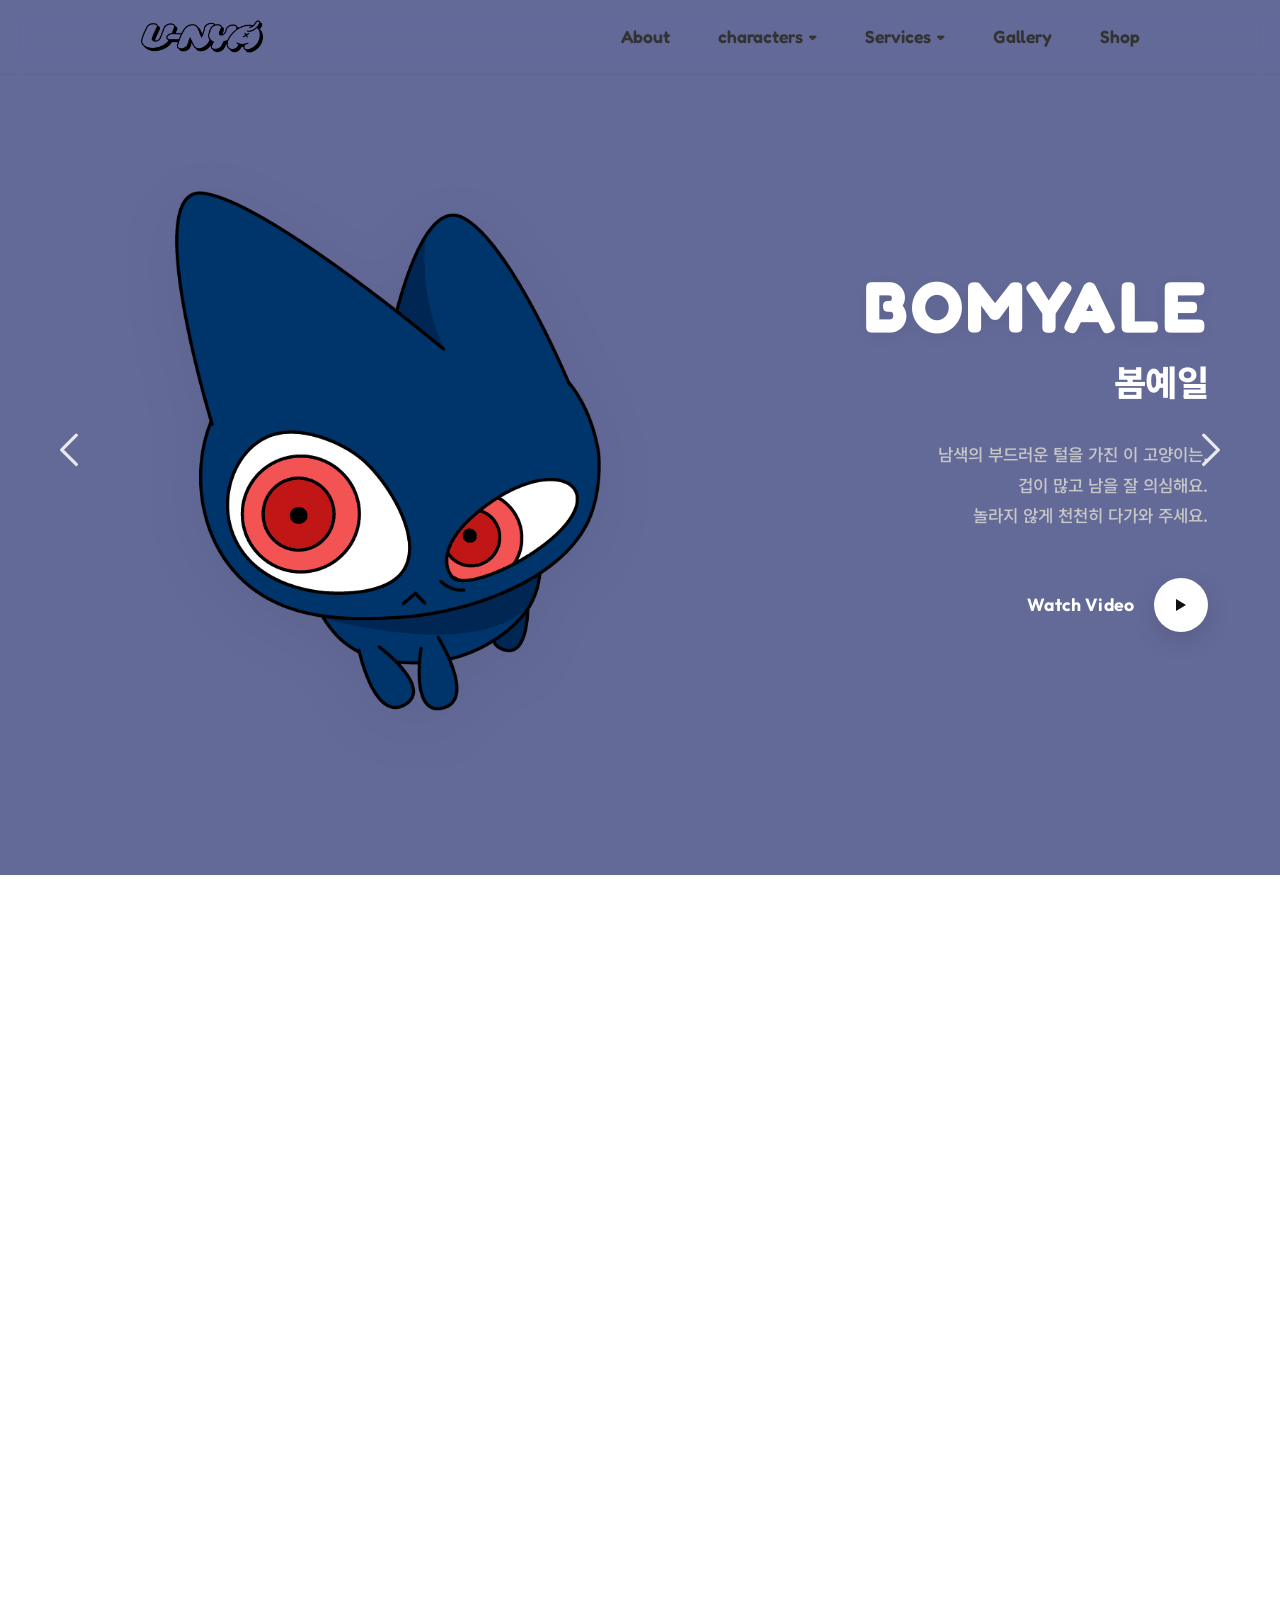
==== commit c289e832: "Update char2.html" ====
--- a/char2.html
+++ b/char2.html
@@ -284,11 +284,11 @@
       <div class="news-grid char-cartoons-grid">
 
         <!-- Card 1 -->
-        <a href="#" class="char-cartoon-card" aria-label="네가 답장이 없으면 불안해져">
+        <a href="#" class="char-cartoon-card" aria-label="회피형 완벽주의는 뭐가 문제일까?">
           <div class="char-cartoon-img-wrap">
-            <img src="cartoon-bomyale-1.png" alt="네가 답장이 없으면 불안해져" onerror="this.src='Image_coming_soon.png'">
-          </div>
-          <h3>네가 답장이 없으면 불안해져</h3>
+            <img src="cartoon-bomyale-1.png" alt="회피형 완벽주의는 뭐가 문제일까?" onerror="this.src='Image_coming_soon.png'">
+          </div>
+          <h3>회피형 완벽주의는 뭐가 문제일까?</h3>
           <p class="news-date news-date--dark">2026/06/03</p>
         </a>
 
@@ -297,7 +297,7 @@
           <div class="char-cartoon-img-wrap">
             <img src="cartoon-bomyale-2.png" alt="이간질보룽" onerror="this.src='Image_coming_soon.png'">
           </div>
-          <h3>이간질보룽</h3>
+          <h3>인스타툰이 업로드되는 대로 추가될 예정입니다.</h3>
           <p class="news-date news-date--dark">2026/06/03</p>
         </a>
 
@@ -306,7 +306,7 @@
           <div class="char-cartoon-img-wrap">
             <img src="cartoon-bomyale-3.png" alt="지금 날 속인 거니?" onerror="this.src='Image_coming_soon.png'">
           </div>
-          <h3>지금 날 속인 거니?</h3>
+          <h3>인스타툰이 업로드되는 대로 추가될 예정입니다.</h3>
           <p class="news-date news-date--dark">2026/06/03</p>
         </a>
 
@@ -335,7 +335,7 @@
           <div class="bg-card">
             <img src="anim-bomyale-1.png" alt="MOSHI MOSHI??" onerror="this.src='video_coming_soon.png'">
           </div>
-          <h3>MOSHI MOSHI?? ≥^•ω•^≤</h3>
+          <h3>애니메이션이 업로드되는 대로 추가될 예정입니다.</h3>
           <p class="news-date">2026/06/03</p>
         </a>
 
@@ -344,7 +344,7 @@
           <div class="bg-card">
             <img src="anim-bomyale-2.png" alt="내가 없는 곳에서 즐겁지 마!" onerror="this.src='video_coming_soon.png'">
           </div>
-          <h3>BACKROOM WALKING</h3>
+          <h3>애니메이션이 업로드되는 대로 추가될 예정입니다.</h3>
           <p class="news-date">2026/06/03</p>
         </a>
 
@@ -353,7 +353,7 @@
           <div class="bg-card">
             <img src="anim-bomyale-3.png" alt="너랑 걔랑 이미 아는 사이라고?" onerror="this.src='video_coming_soon.png'">
           </div>
-          <h3>send this to someone you want to play minecraft with...</h3>
+          <h3>애니메이션이 업로드되는 대로 추가될 예정입니다.</h3>
           <p class="news-date">2026/06/03</p>
         </a>
 
@@ -667,4 +667,4 @@
 
 </body>
 
-</html>+</html>
